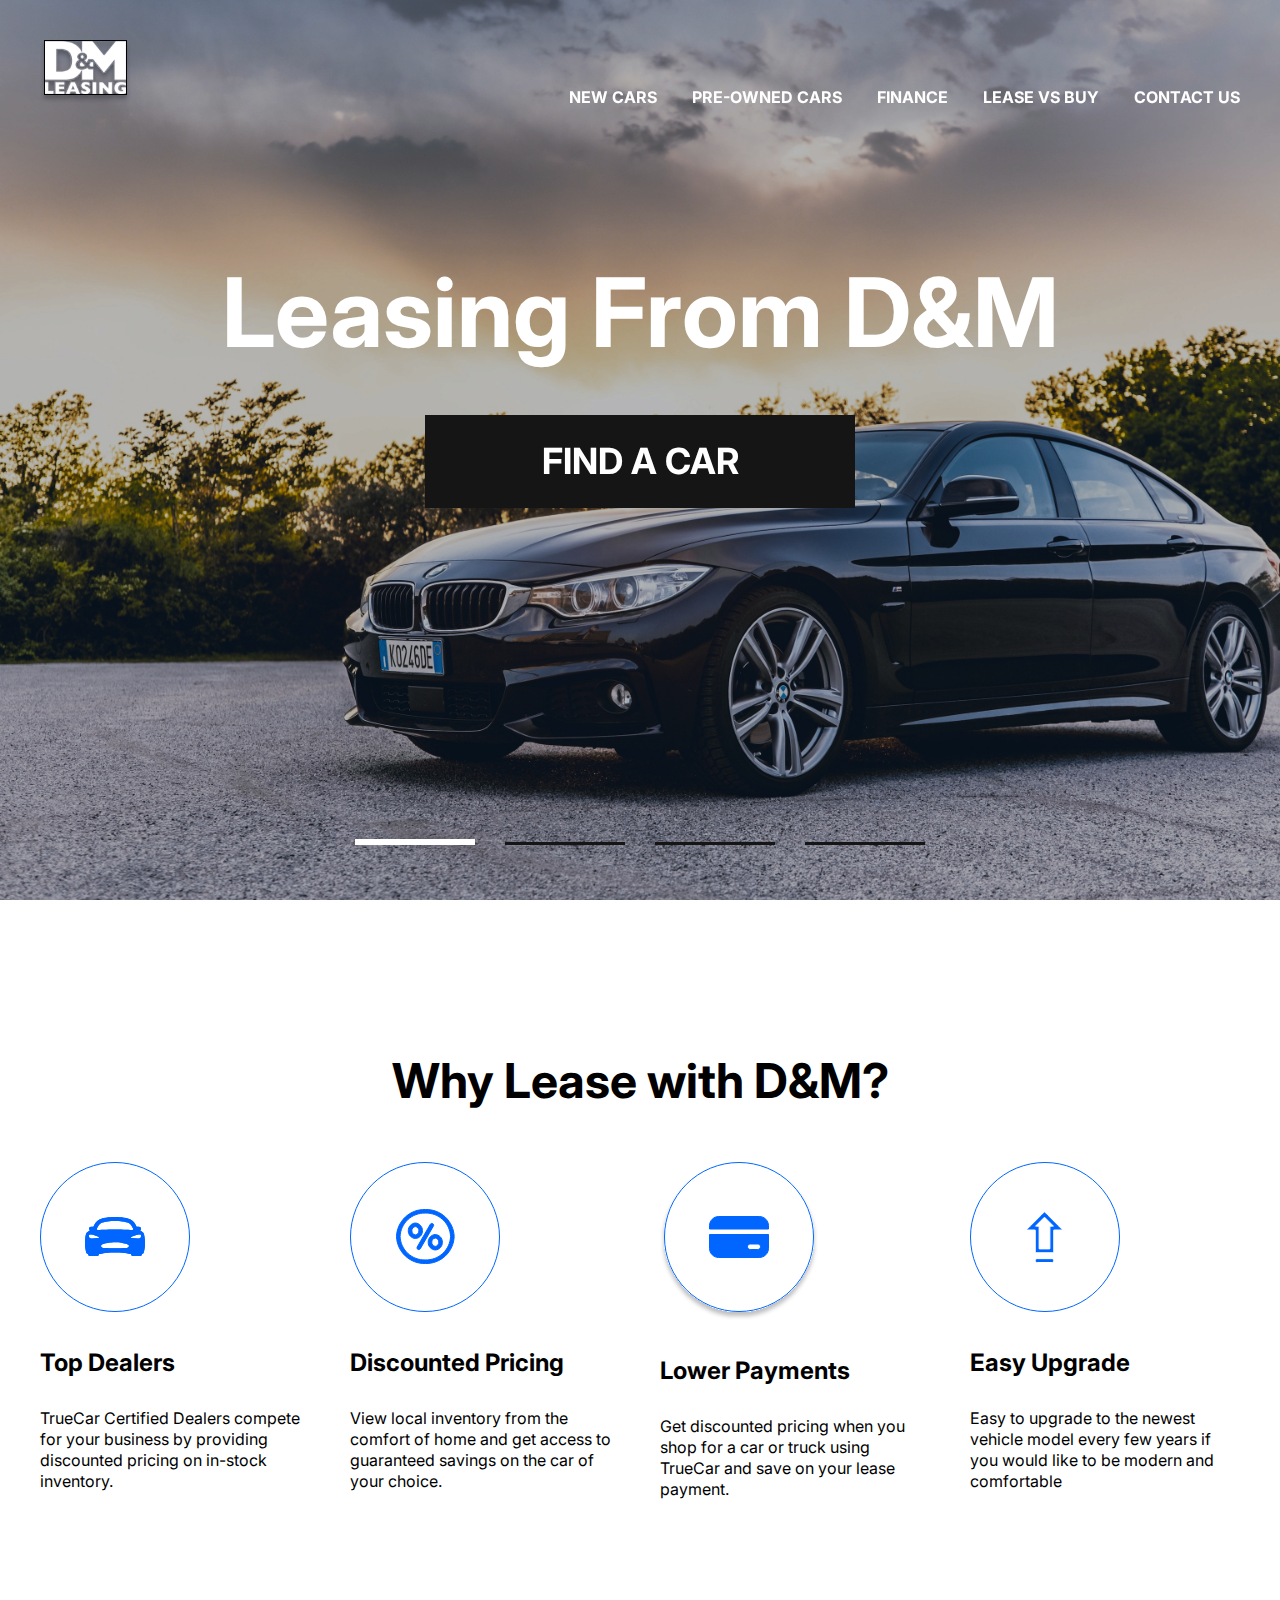
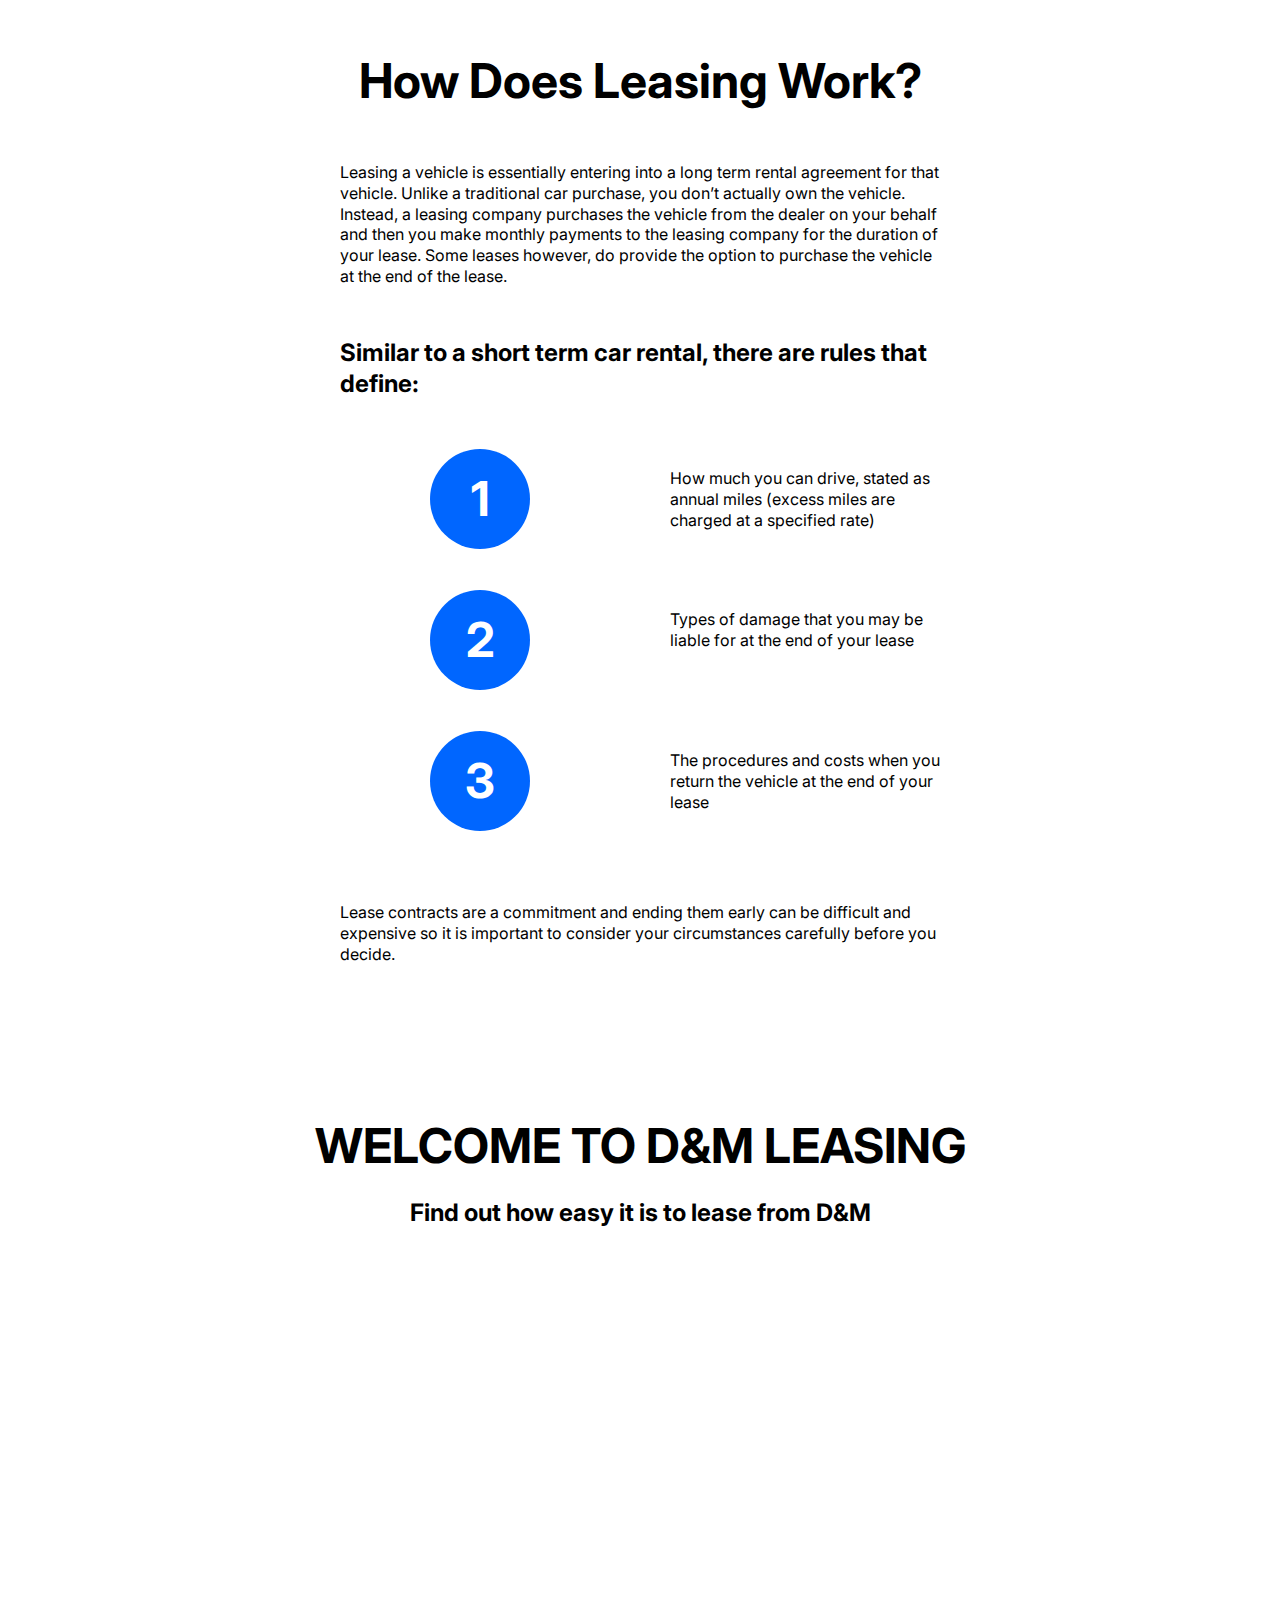
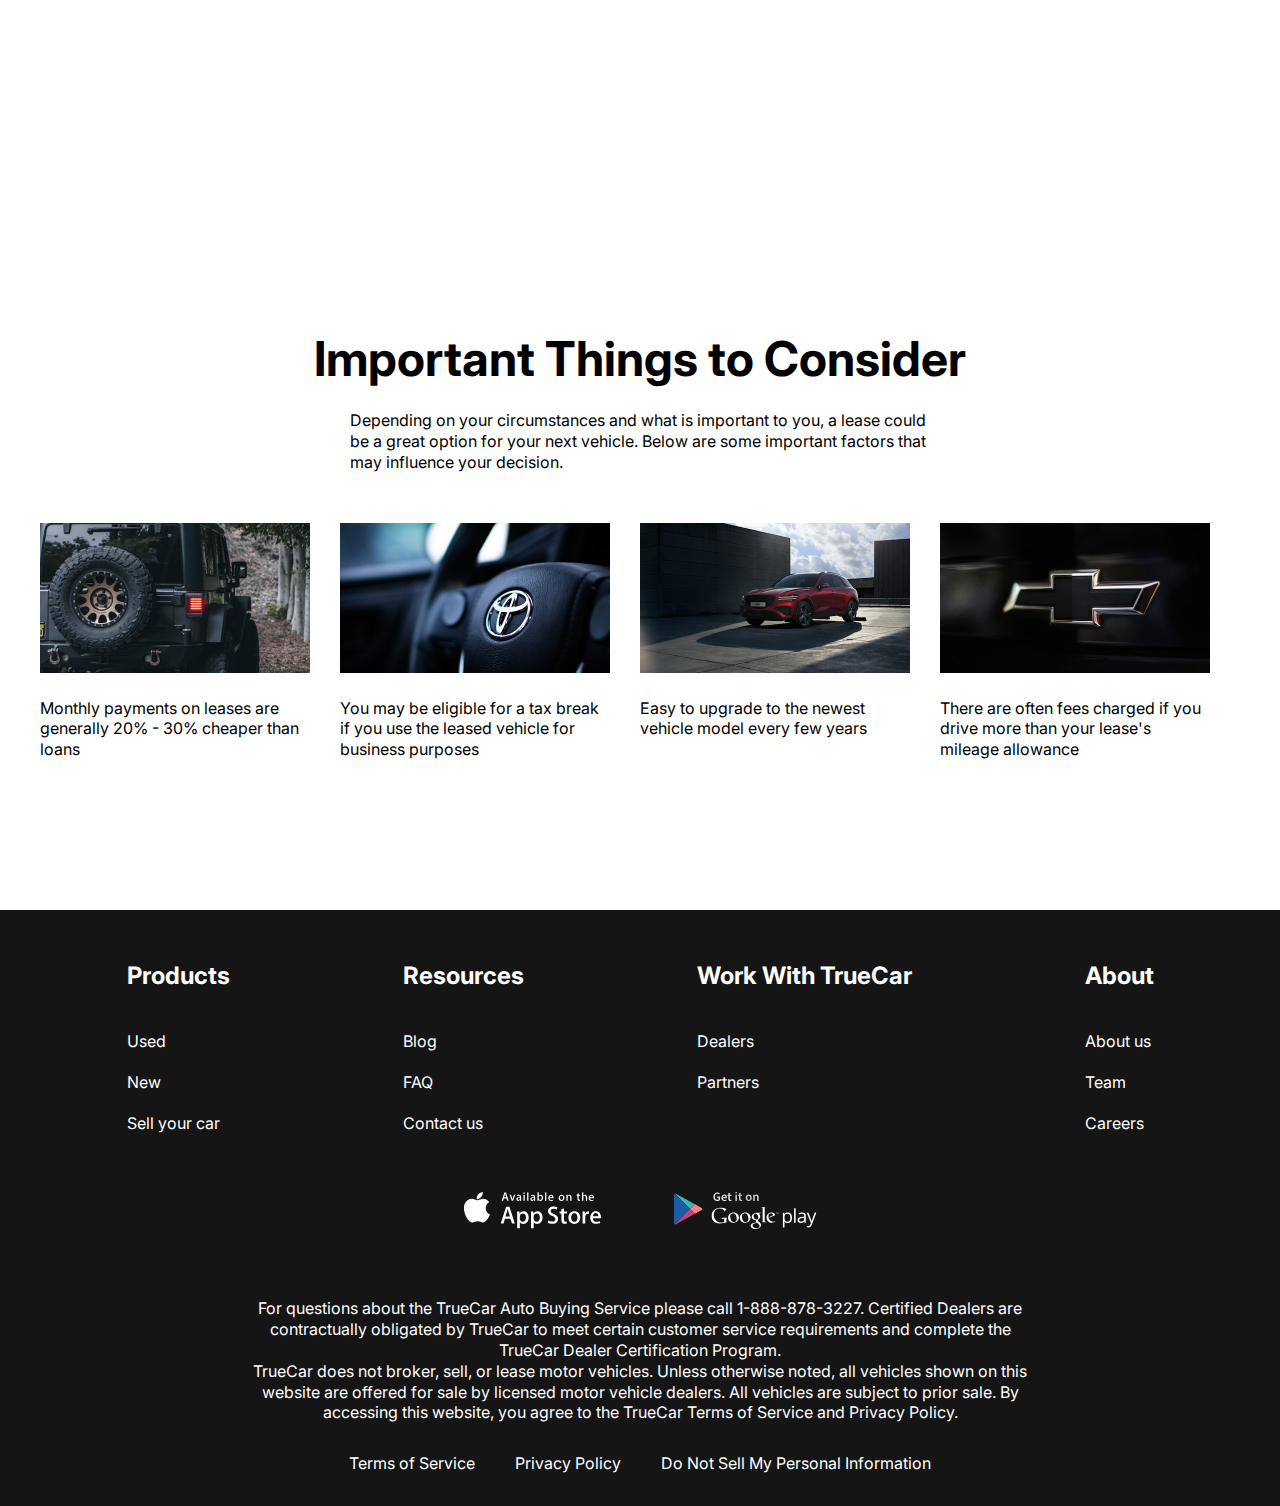
==== index.html @ 2defe082 "The layout of the main page, the page with cars and the contact page has been made" ====
<!DOCTYPE html>
<html lang="en">
<head>
    <meta charset="UTF-8">
    <meta http-equiv="X-UA-Compatible" content="IE=edge">
    <meta name="viewport" content="width=device-width, initial-scale=1.0">
    <title>Document</title>
    <link rel="preconnect" href="https://fonts.googleapis.com">
    <link rel="preconnect" href="https://fonts.gstatic.com" crossorigin>
    <link href="https://fonts.googleapis.com/css2?family=Inter:wght@400;700&display=swap" rel="stylesheet">
    <link rel="stylesheet" href="https://cdn.jsdelivr.net/npm/swiper@10/swiper-bundle.min.css"/>
    <link rel="stylesheet" href="css/style.css">
</head>
<body>
    
    <div class="wrapper">
        <header class="header header-main">
            <div class="container">
            <div class="header__inner">
                <a class="logo" href="index.html">
                    <img class="logo__img" src="images/logo.svg" alt="">
                </a>
                <nav class="menu">
                    <ul class="menu__list">
                        <li class="menu__list-item"><a href="new-cars.html" class="menu__list-link">NEW CARS</a></li>
                        <li class="menu__list-item"><a href="#" class="menu__list-link">PRE-OWNED CARS</a></li>
                        <li class="menu__list-item"><a href="#" class="menu__list-link">FINANCE</a></li>
                        <li class="menu__list-item"><a href="#" class="menu__list-link">LEASE VS BUY</a></li>
                        <li class="menu__list-item"><a href="contacts.html" class="menu__list-link">CONTACT US</a></li>
                    </ul>
                </nav>
            </div>
            </div>
        </header>
        <main class="main">
            <section class="top">
                <div class="container">
                    <h1 class="title">
                        Leasing From D&M
                    </h1>
                    <a href="new-cars.html" class="top__link">
                        FIND A CAR
                    </a>
                </div>
            </section>
            <div class="slider">
                <div class="swiper">
                    <div class="swiper-wrapper">
                        <div class="swiper-slide" style="background-image: url(images/slide-1.jpg);"></div>
                        <div class="swiper-slide" style="background-image: url(images/slide-2.jpg);"></div>
                        <div class="swiper-slide" style="background-image: url(images/slide-1.jpg);"></div>
                        <div class="swiper-slide" style="background-image: url(images/slide-2.jpg);"></div>
                    </div>
                    <div class="swiper-pagination"></div>
                </div>
            </div>
            <section class="why-lease">
                <div class="container">
                    <h2 class="section-title">
                        Why Lease with D&M?
                    </h2>
                    <ul class="why-lease__list">
                        <li class="why-lease__item">
                            <img class="why-lease__item-img" src="images/why-lease-1.svg" alt="">
                            <h3 class="why-lease__item-title">
                                Top Dealers
                            </h3>
                            <p class="why-lease__item-text">
                                TrueCar Certified Dealers 
                                compete for your business by providing discounted pricing on in-stock inventory.
                            </p>
                        </li> 
                        <li class="why-lease__item">
                            <img class="why-lease__item-img" src="images/why-lease-2.svg" alt="">
                            <h3 class="why-lease__item-title">
                                Discounted Pricing
                            </h3>
                            <p class="why-lease__item-text">
                                View local inventory from the comfort of home and get access 
                                to guaranteed savings on the car of your choice.
                            </p>
                        </li> 
                        <li class="why-lease__item">
                            <img class="why-lease__item-img" src="images/why-lease-3.svg" alt="">
                            <h3 class="why-lease__item-title">
                                Lower Payments
                            </h3>
                            <p class="why-lease__item-text">
                                Get discounted pricing when you shop for a car 
                                or truck using TrueCar and save on your lease payment.
                            </p>
                        </li> 
                        <li class="why-lease__item">
                            <img class="why-lease__item-img" src="images/why-lease-4.svg" alt="">
                            <h3 class="why-lease__item-title">
                                Easy Upgrade
                            </h3>
                            <p class="why-lease__item-text">
                                Easy to upgrade to the newest vehicle model every 
                                few years if you would like to be modern and comfortable
                            </p>
                        </li> 
                    </ul>
                </div>
            </section>
            <section class="how-does">
                <div class="container">
                    <div class="how-does__inner">
                        <h2 class="section-title">
                            How Does Leasing Work?
                        </h2>
                        <p class="how-does__text">
                            Leasing a vehicle is essentially entering into a long term rental agreement 
                            for that vehicle. Unlike a traditional car purchase, you don’t actually own 
                            the vehicle. Instead, a leasing company purchases the vehicle from the dealer 
                            on your behalf and then you make monthly payments to the leasing company for 
                            the duration of your lease. Some leases however, do provide the option to purchase 
                            the vehicle at the end of the lease.
                        </p>
                        <h4 class="how__does-title">
                            Similar to a short term car rental, there are rules that define:
                        </h4>
                        <ol class="how__does-list">
                            <li class="how__does-item">
                                How much you can drive, stated as annual miles (excess miles are charged at a specified rate)
                            </li>
                            <li class="how__does-item">
                                Types of damage that you may be liable for at the end of your lease
                            </li>
                            <li class="how__does-item">
                                The procedures and costs when you return the vehicle at the end of your lease
                            </li>
                        </ol>
                        <p class="how-does__text">
                            Lease contracts are a commitment and ending them early can be difficult and expensive 
                            so it is important to consider your circumstances carefully before you decide.
                        </p>
                    </div>
                </div>
            </section>
            <section class="video">
                <div class="container">
                    <h2 class="section-title video__title">
                        WELCOME TO D&M LEASING
                    </h2>
                    <p class="video__text">
                        Find out how easy it is to lease from D&M
                    </p>
                    <iframe class="video__content" width="1000" height="500" src="https://www.youtube.com/embed/YuzClM_OAO0?si=dX52m-L3IABixls2" 
                    title="YouTube video player" frameborder="0" allow="accelerometer; autoplay; clipboard-write; encrypted-media; gyroscope; picture-in-picture; web-share" 
                    allowfullscreen></iframe>
                </div>
            </section>
            <section class="important">
                <div class="container">
                    <h2 class="section-title important__title">
                        Important Things to Consider
                    </h2>
                    <p class="important__text">
                        Depending on your circumstances and what is important to you, a lease could be a great option for your next vehicle. 
                        Below are some important factors that may influence your decision.
                    </p>
                    <ul class="important__list">
                        <li class="important__item">
                            <img src="images/imp-1.jpg" alt="" class="important__item-img">
                            <p class="important__item-text">
                                Monthly payments on leases are generally 20% - 30% cheaper than loans
                            </p>
                        </li>
                        <li class="important__item">
                            <img src="images/imp-2.jpg" alt="" class="important__item-img">
                            <p class="important__item-text">
                                You may be eligible for a tax break if you use the leased vehicle for business purposes
                            </p>
                        </li>
                        <li class="important__item">
                            <img src="images/imp-3.jpg" alt="" class="important__item-img">
                            <p class="important__item-text">
                                Easy to upgrade to the newest vehicle model every few years
                            </p>
                        </li>
                        <li class="important__item">
                            <img src="images/imp-4.jpg" alt="" class="important__item-img">
                            <p class="important__item-text">
                                There are often fees charged if you drive more than your lease's mileage allowance
                            </p>
                        </li>
                    </ul>
                </div>
            </section>
        </main>
        <footer class="footer">
            <div class="container">
                <nav class="footer__menu">
                    <ul class="footer__menu-list">
                        <li class="footer__menu-item"><p class="footer__menu-title">Products</p></li>
                        <li class="footer__menu-item"><a href="#" class="footer_menu-link">Used</a></li>
                        <li class="footer__menu-item"><a href="#" class="footer_menu-link">New</a></li>
                        <li class="footer__menu-item"><a href="#" class="footer_menu-link">Sell your car</a></li>
                    </ul>
                    <ul class="footer__menu-list"> 
                        <li class="footer__menu-item"><p class="footer__menu-title">Resources</p></li>
                        <li class="footer__menu-item"><a href="#" class="footer_menu-link">Blog</a></li>
                        <li class="footer__menu-item"><a href="#" class="footer_menu-link">FAQ</a></li>
                        <li class="footer__menu-item"><a href="#" class="footer_menu-link">Contact us</a></li>
                    </ul>
                    <ul class="footer__menu-list">
                        <li class="footer__menu-item"><p class="footer__menu-title">Work With TrueCar</p></li>
                        <li class="footer__menu-item"><a href="#" class="footer_menu-link">Dealers</a></li>
                        <li class="footer__menu-item"><a href="#" class="footer_menu-link">Partners</a></li>
                    </ul>
                    <ul class="footer__menu-list">
                        <li class="footer__menu-item"><p href="#" class="footer__menu-title">About</p></li>
                        <li class="footer__menu-item"><a href="#" class="footer_menu-link">About us</a></li>
                        <li class="footer__menu-item"><a href="#" class="footer_menu-link">Team</a></li>
                        <li class="footer__menu-item"><a href="#" class="footer_menu-link">Careers</a></li>
                    </ul>
                </nav>
                <ul class="app">
                    <li class="app__item">
                        <a href="#" class="app__item-link">
                            <img class="app__item-img" src="images/appstore.svg" alt="">
                        </a>
                    </li>
                    <li class="app__item">
                        <a href="#" class="app__item-link">
                            <img class="app__item-img" src="images/googleplay.svg" alt="">
                        </a>
                    </li>
                </ul>
                <div class="footer__copy">
                    <p class="footer__copy-text">
                        For questions about the TrueCar Auto Buying Service please call 1-888-878-3227.
Certified Dealers are contractually obligated by TrueCar to meet certain customer service requirements and complete the TrueCar Dealer Certification Program.
                    </p>

                    <p class="footer__copy-text">
TrueCar does not broker, sell, or lease motor vehicles. Unless otherwise noted, all vehicles shown on this website are offered for sale by licensed motor vehicle dealers. 
All vehicles are subject to prior sale. By accessing this website, you agree to the TrueCar Terms of Service and Privacy Policy.
                    </p>
                </div>
                <nav class="copy__nav">
                    <ul class="copy__nav-list">
                        <li class="copy__nav-item"><a href="#" class="copy__nav-link">Terms of Service</a></li>
                        <li class="copy__nav-item"><a href="#" class="copy__nav-link">Privacy Policy</a></li>
                        <li class="copy__nav-item"><a href="#" class="copy__nav-link">Do Not Sell My Personal Information</a></li>
                    </ul>
                </nav>
            </div>
        </footer>
    </div>
    <script src="https://cdn.jsdelivr.net/npm/swiper@10/swiper-bundle.min.js"></script>
    <script src="js/main.js"></script>
</body>
</html>
---- css/style.css ----
html{
    box-sizing: border-box;
}

*, *::after, *::before{
    box-sizing: inherit;
    margin: 0;
    padding: 0;
}

html, 
body{
    height: 100%;
}

ul{
    list-style-type: none;
}

a{
    text-decoration: none;
    color: inherit;
}

.section-title{
    margin-bottom: 50px;
    font-size: 48px;
    font-weight: 700;
    text-align: center;
}

.wrapper{
    min-height: 100%;
    display: flex;
    flex-direction: column;
}

.container{
    max-width: 1220px;
    margin: 0 auto;
    padding: 0 10px;
}

body{
    font-family: 'Inter', sans-serif;
    font-size: 16px;
    font-weight: 400;
    line-height: 1.3;
}

.header{
    background-color: #151515;
}

.header-main{
    background-color: transparent; 
    position: absolute;
    z-index: 10;
    left: 0;
    right: 0;
}

.header__inner{
    padding-top: 40px;
    padding-bottom : 45px;
    display: flex;
    justify-content: space-between;
    align-items: flex-end;
}

.menu__list{
    display: flex;
    gap: 35px;
}

.menu__list-link{
    color:#fff;
    text-transform: uppercase;
    font-weight: 700;
}

.menu__list-link--active{
    color: #0066FF
}

.footer{
    background-color: #151515;
    padding: 50px 0 32px;
    color: #fff;
}

.footer__menu{
    display: flex;
    justify-content: space-around;
    margin-bottom: 50px;
}

.footer__menu-list{
    max-width: 250px;
}

.footer__menu-title{
    font-size: 24px;
    font-weight: 700;
    padding-bottom: 20px;
}

.footer__menu-item + .footer__menu-item{
    padding-top: 20px;
}

.app{
    display: flex;
    justify-content: center;
    gap: 40px;
    margin-bottom: 52px;
}

.footer__copy{
    max-width: 800px;
    margin: 0 auto 30px;
    text-align: center;
}

.copy__nav-list{
    display: flex;
    justify-content: center;
    gap: 40px;
}

.main{
    flex-grow: 1;
}

.top{
    color: #fff;
    text-align: center;
    padding-top: 250px;
    padding-bottom: 50px;
    position: absolute;
    z-index: 5;
    left: 0;
    right: 0;
}

.title{
    padding-bottom: 40px;
    font-size: 96px;
    font-weight: 700;
}

.top__link{
    background-color: #151515;
    padding: 23px;
    max-width: 430px;
    width: 100%;
    display: inline-block;
    text-transform: uppercase;
    font-size: 36px;
    font-weight: 700;
}

.swiper::after{
    content: '';
    background: rgba(21, 21, 21, .3);
    position: absolute;
    z-index: 5;
    left: 0;
    right: 0;
    bottom: 0;
    top: 0;


}
  

.swiper-slide{
    background-repeat: no-repeat;
    background-size: cover;
    background-position: center;
    height: 100vh;
}


.swiper-pagination-bullet{
    width: 120px;
    height: 3px;
    background-color: #151515;
    border-radius: 0;
    opacity: 1;
    margin: 0 15px !important;
}

 
.swiper-pagination-bullets.swiper-pagination-horizontal 
{
    bottom: 50px;
}

.swiper-pagination-bullet-active{
    height: 6px;
    background-color: #fff;
}

.why-lease{
    padding: 150px 0;
}

.why-lease__list{
    display: grid;
    grid-template-columns: repeat(4, 1fr);
    gap: 40px; 
    text-align: center;
}

.why-lease__item-img{
    margin-bottom: 30px;
}

.why-lease__item-title{
    margin-bottom: 30px;
    font-size: 24px;
    font-weight: 700;
}

.why-lease__item{
    text-align: left;    
}

.how-does{
    padding-bottom: 150px;
}

.how-does__inner{
    max-width: 600px;
    margin: 0 auto;
}

.how__does-title{
    font-size: 24px;
    font-weight: 700;
    padding-top: 50px;
}

.how__does-list{
    padding: 50px 0 70px;
    counter-reset: myCounter;
}

.how__does-item{
    list-style-type: none;
    width: 270px;
    position:relative;
    margin-left: auto;
    padding-left: 240px;
    box-sizing: content-box;
    padding: 19px 0 19px 240px;
    min-height: 63px;
}

.how__does-item + .how__does-item{
    margin-top: 40px;
}

.how__does-item::before{
    counter-increment: myCounter;
    content: counter(myCounter);
    display: flex;
    justify-content: center;
    align-items: center;
    font-size: 48px;
    font-weight: 700;
    background-color:#0066FF;
    width: 100px;
    height: 100px;
    border-radius: 50%;
    color:#fff;
    position: absolute;
    left:0;
    top:0;
}

.video{
    padding-bottom: 150px;
}

.video__title{
    margin-bottom: 20px;
}

.video__text{
    font-size: 24px;
    font-weight: 700;
    margin-bottom: 50px;
    text-align: center;
}

.video__content{
    margin: 0 auto;
    display: block;
}

.important{
    padding-bottom: 150px;
}

.important__title{
    margin-bottom: 20px;
}

.important__text{
    max-width: 580px;
    margin: 0 auto 50px;
}

.important__list{
    display: grid;
    grid-template-columns: repeat(4, 1fr);
}

.important__item-img{
    margin-bottom: 20px;
}

.important__item-text{
    max-width: 270px;
}

.contacts{
    padding: 100px 0 150px;
}

.contacts__title{
    margin-bottom: 20px;
}

.contacts__text{
    text-align: center;
    font-weight: 700;
    font-size: 24px;
    margin-bottom: 50px;
    padding: 0 100px;
}

form{
    max-width: 580px;
    margin: 0 auto;
    display: flex;
    justify-content: space-between;
    flex-wrap: wrap;
}

.form__input{
    width: 270px;
    padding: 18px 20px;
    display: inline-block;
    border: 1px solid #0066FF;
    margin-bottom: 50px;
    font-family: 'Inter', sans-serif;
    font-size: 16px;
    font-weight: 400;
    line-height: 1.3;
    color: #000;
}

.form__input::placeholder,
.form__textarea::placeholder{
    font-family: 'Inter', sans-serif;
    font-size: 16px;
    font-weight: 400;
    line-height: 1.3;
    color: #000;
    opacity: 0.5;
}

.form__textarea{
    width: 100%;
    resize: none;
    padding: 28px 20px;
    height: 290px;
    border: 1px solid #0066FF;
    font-family: 'Inter', sans-serif;
    font-size: 16px;
    font-weight: 400;
    line-height: 1.3;
    color: #000;
    margin-bottom: 50px;
}

.form__btn{
    text-transform: uppercase;
    color: #fff;
    background-color: #151515;
    font-family: 'Inter', sans-serif;
    font-size: 16px;
    font-weight: 400;
    padding: 13px 61px;
    margin: 0 auto;
}

.blog{
    padding-bottom: 150px;
}

.blog__items{
    display: grid;
    grid-template-columns: repeat(2, 1fr);
    gap: 40px;
    margin-bottom: 70px;
}

.blog__item{
    display: flex;
    justify-content: space-between;
    flex-wrap: wrap;
}

.blog__item-img{
    margin-bottom: 30px;
    width: 100%;
}

.blog__item-title{
    flex-basis: 446px;
    font-size: 24px;
    font-weight: 700;
}

.blog__item-link{
    color:#fff;
    background-color: #0066FF;
    padding: 4px 20px;
}

.showmore-link{
    text-transform: uppercase;
    background-color: #151515;
    color: #fff;
    padding: 13px;
    width: 225px;
    margin: 0 auto;
    text-align: center;
    display: block;
}

.choose{
    padding: 100px 0 150px;
}

.tabs{
    margin-bottom: 70px;
}

.tabs__btn{
    padding: 0 150px;
    display: flex;
    justify-content: space-between;
    gap: 80px;
    padding-bottom: 100px;
}

.tabs__btn-item{
    font-size: 24px;
    font-weight: 700;
    cursor: pointer;
    border: none;
    background-color: transparent;
    padding: 0;
}

.tabs__btn-item--active{
    color: #0066FF;
}


.tabs__content-item{
    display: none;
    grid-template-columns: repeat(4, 1fr);
    gap: 100px 40px;
}

.tabs__content-item.tabs__content-item--active{
    display: grid;
}

.card{
    text-align: center;
}

.card__content{
    padding: 0 5px;
    border: 1px solid #0066FF;
    border-top: 0;
}

.card__img{
    display: block;
}

.card__title{
    padding-top: 20px;
    font-size: 24px;
    font-weight: 700;
    margin-bottom: 20px;
}

.card__text{
    margin-bottom: 20px;
}

.card__price{
    margin-bottom: 20px;
    font-size: 24px;
    font-weight: 700;
}

.card__link{
    display: block;
    color: #0066FF;
    border: 1px solid #0066FF;
    border-top: 0;
}
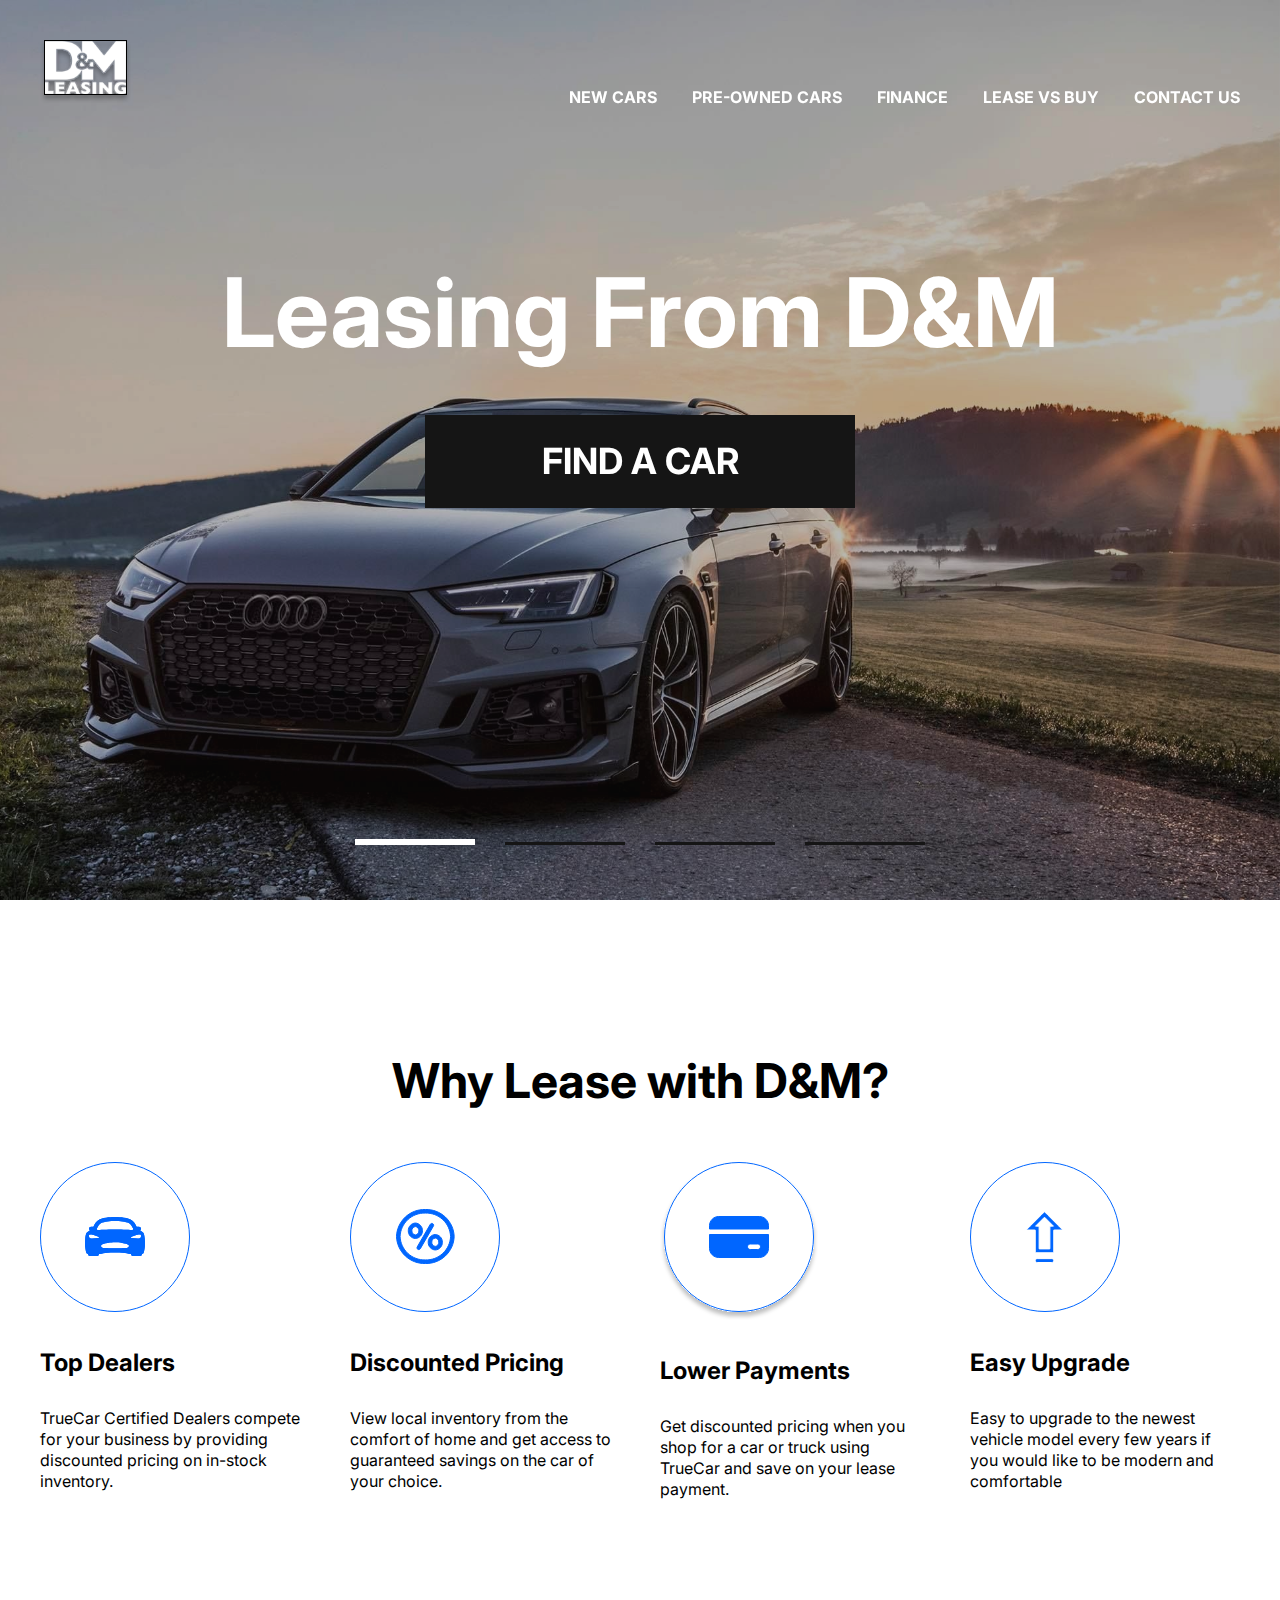
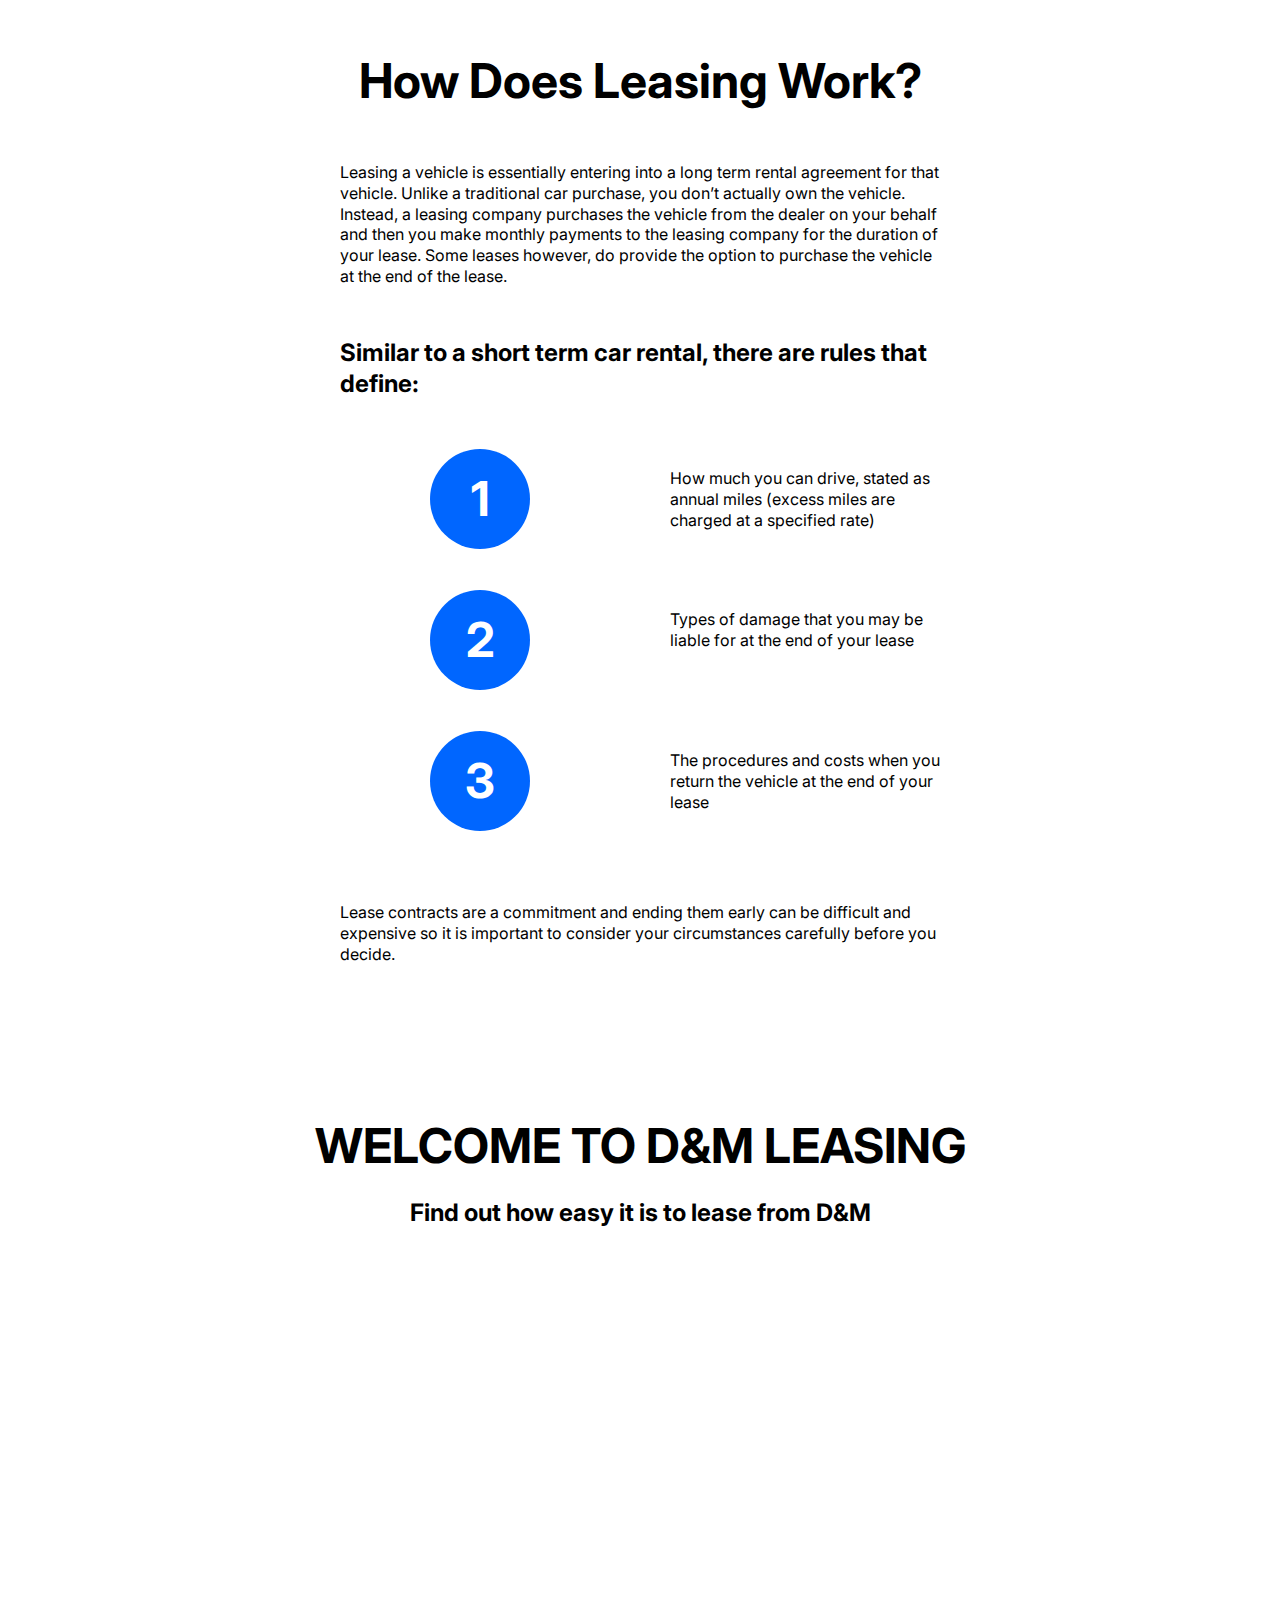
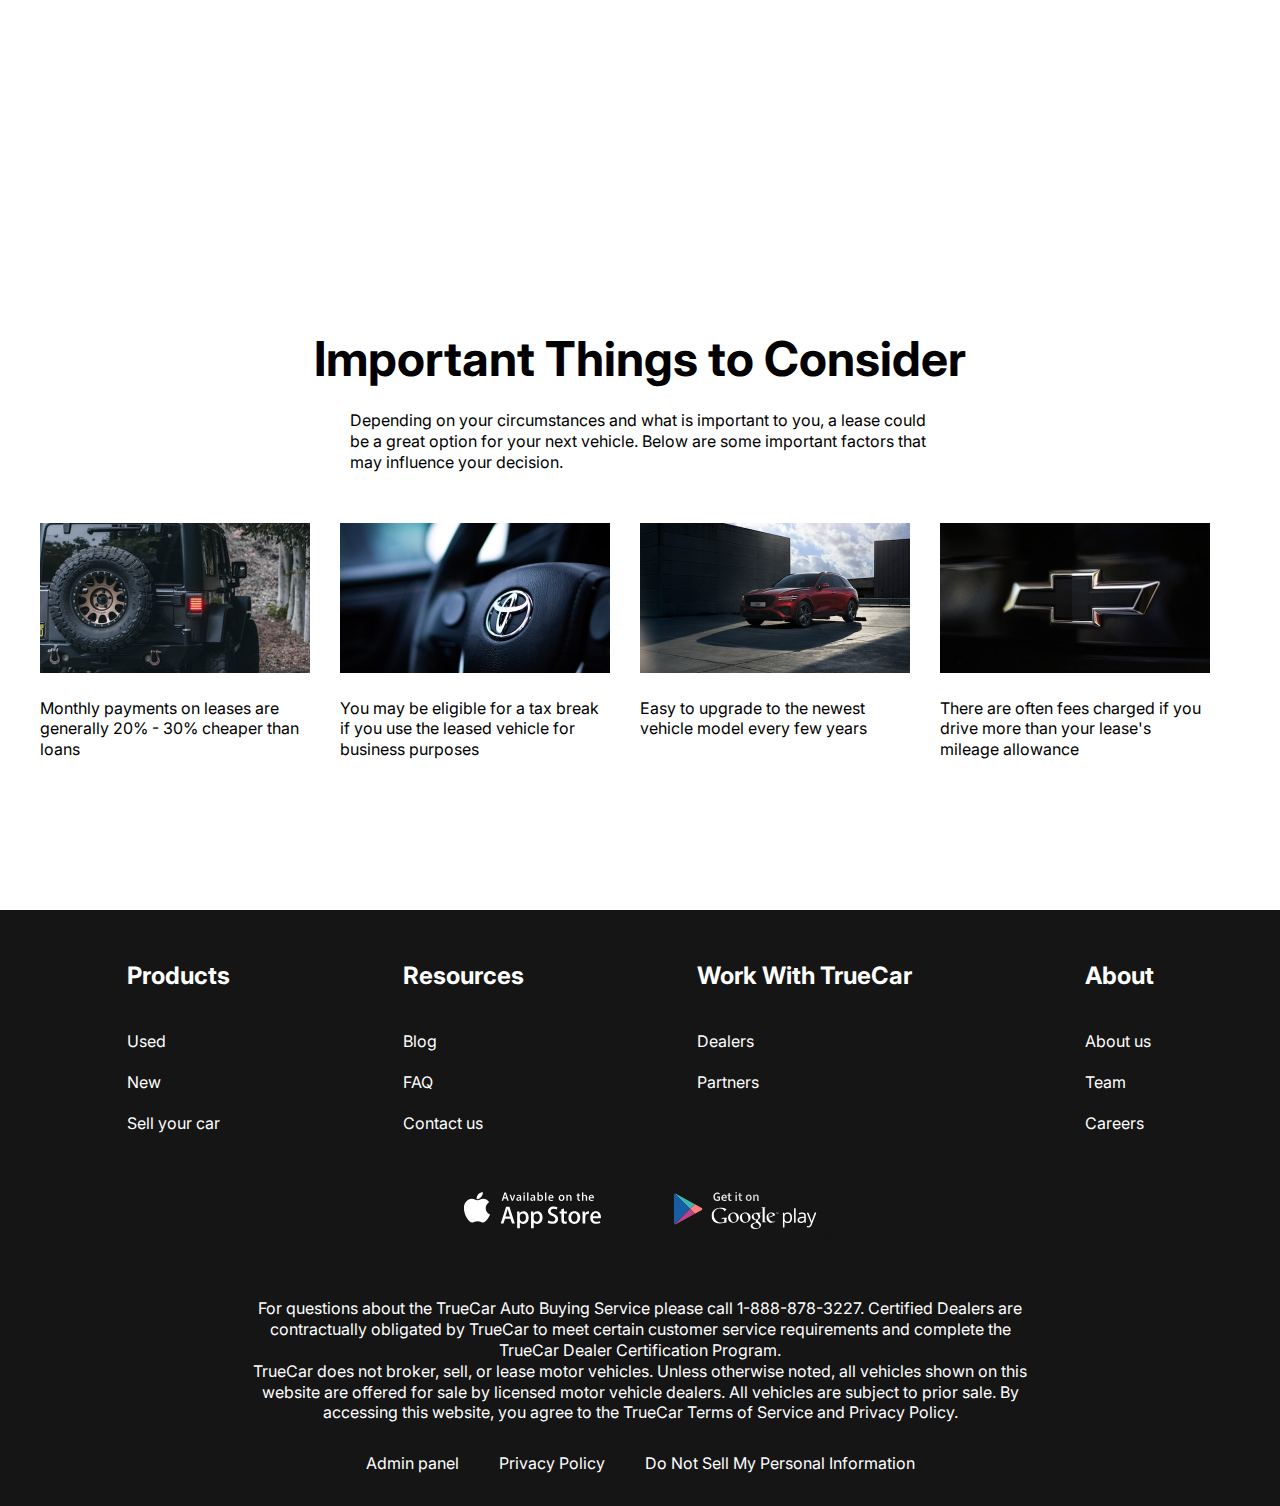
==== commit bde4bcda: "frontend draft" ====
--- a/index.html
+++ b/index.html
@@ -48,8 +48,8 @@
                     <div class="swiper-wrapper">
                         <div class="swiper-slide" style="background-image: url(images/slide-1.jpg);"></div>
                         <div class="swiper-slide" style="background-image: url(images/slide-2.jpg);"></div>
-                        <div class="swiper-slide" style="background-image: url(images/slide-1.jpg);"></div>
-                        <div class="swiper-slide" style="background-image: url(images/slide-2.jpg);"></div>
+                        <div class="swiper-slide" style="background-image: url(images/slide-3.jpg);"></div>
+                        <div class="swiper-slide" style="background-image: url(images/slide-4.jpg);"></div>
                     </div>
                     <div class="swiper-pagination"></div>
                 </div>
@@ -241,7 +241,7 @@
                 </div>
                 <nav class="copy__nav">
                     <ul class="copy__nav-list">
-                        <li class="copy__nav-item"><a href="#" class="copy__nav-link">Terms of Service</a></li>
+                        <li class="copy__nav-item"><a href="admin-auth.html" class="copy__nav-link">Admin panel</a></li>
                         <li class="copy__nav-item"><a href="#" class="copy__nav-link">Privacy Policy</a></li>
                         <li class="copy__nav-item"><a href="#" class="copy__nav-link">Do Not Sell My Personal Information</a></li>
                     </ul>
--- a/css/style.css
+++ b/css/style.css
@@ -71,6 +71,11 @@
 .menu__list{
     display: flex;
     gap: 35px;
+}
+
+.menu__list-admin{
+    display: flex;
+    gap: 100px;
 }
 
 .menu__list-link{
@@ -396,6 +401,7 @@
     font-weight: 400;
     padding: 13px 61px;
     margin: 0 auto;
+    margin-bottom: 50px;
 }
 
 .blog{
@@ -459,6 +465,14 @@
     padding-bottom: 100px;
 }
 
+.tabs__btn-admin{
+    padding: 0 150px;
+    display: flex;
+    justify-content: center;
+    gap: 100px;
+    padding-bottom: 100px;
+}
+
 .tabs__btn-item{
     font-size: 24px;
     font-weight: 700;
@@ -485,23 +499,35 @@
 
 .card{
     text-align: center;
+    height: 375px;
 }
 
 .card__content{
-    padding: 0 5px;
+   
+    
     border: 1px solid #0066FF;
     border-top: 0;
 }
 
 .card__img{
+    padding: 0%;
     display: block;
+    max-width: 270px;
+    width: 100%;
+    max-height: 170px;
+    height: 100%;
+    box-sizing: content-box;
 }
 
 .card__title{
-    padding-top: 20px;
-    font-size: 24px;
-    font-weight: 700;
-    margin-bottom: 20px;
+    display: flex;
+    padding: 15px 0px;
+    height: 102px;
+    align-items: center;
+    justify-content: center;
+    font-size: 24px;
+    font-weight: 700;
+    max-width: 250px;
 }
 
 .card__text{
@@ -520,3 +546,34 @@
     border: 1px solid #0066FF;
     border-top: 0;
 }
+
+.card-cost{
+    color: #0066FF;
+}
+
+.file__newCar-admin{
+    margin-bottom: 30px;
+    font-size: 20px;
+}
+
+.card__text-admin{
+    font-size: 20px;
+    font-weight: 500;
+}
+
+.card__img-admin{
+    margin-top: 50px;
+    margin-bottom: 20px;
+    display: block;
+    max-width: 500px;
+}
+
+
+.form__btn-deleteCar{
+    margin-bottom: 50px;
+}
+
+.form__btn-editCar{
+    margin-bottom: 50px;
+}
+
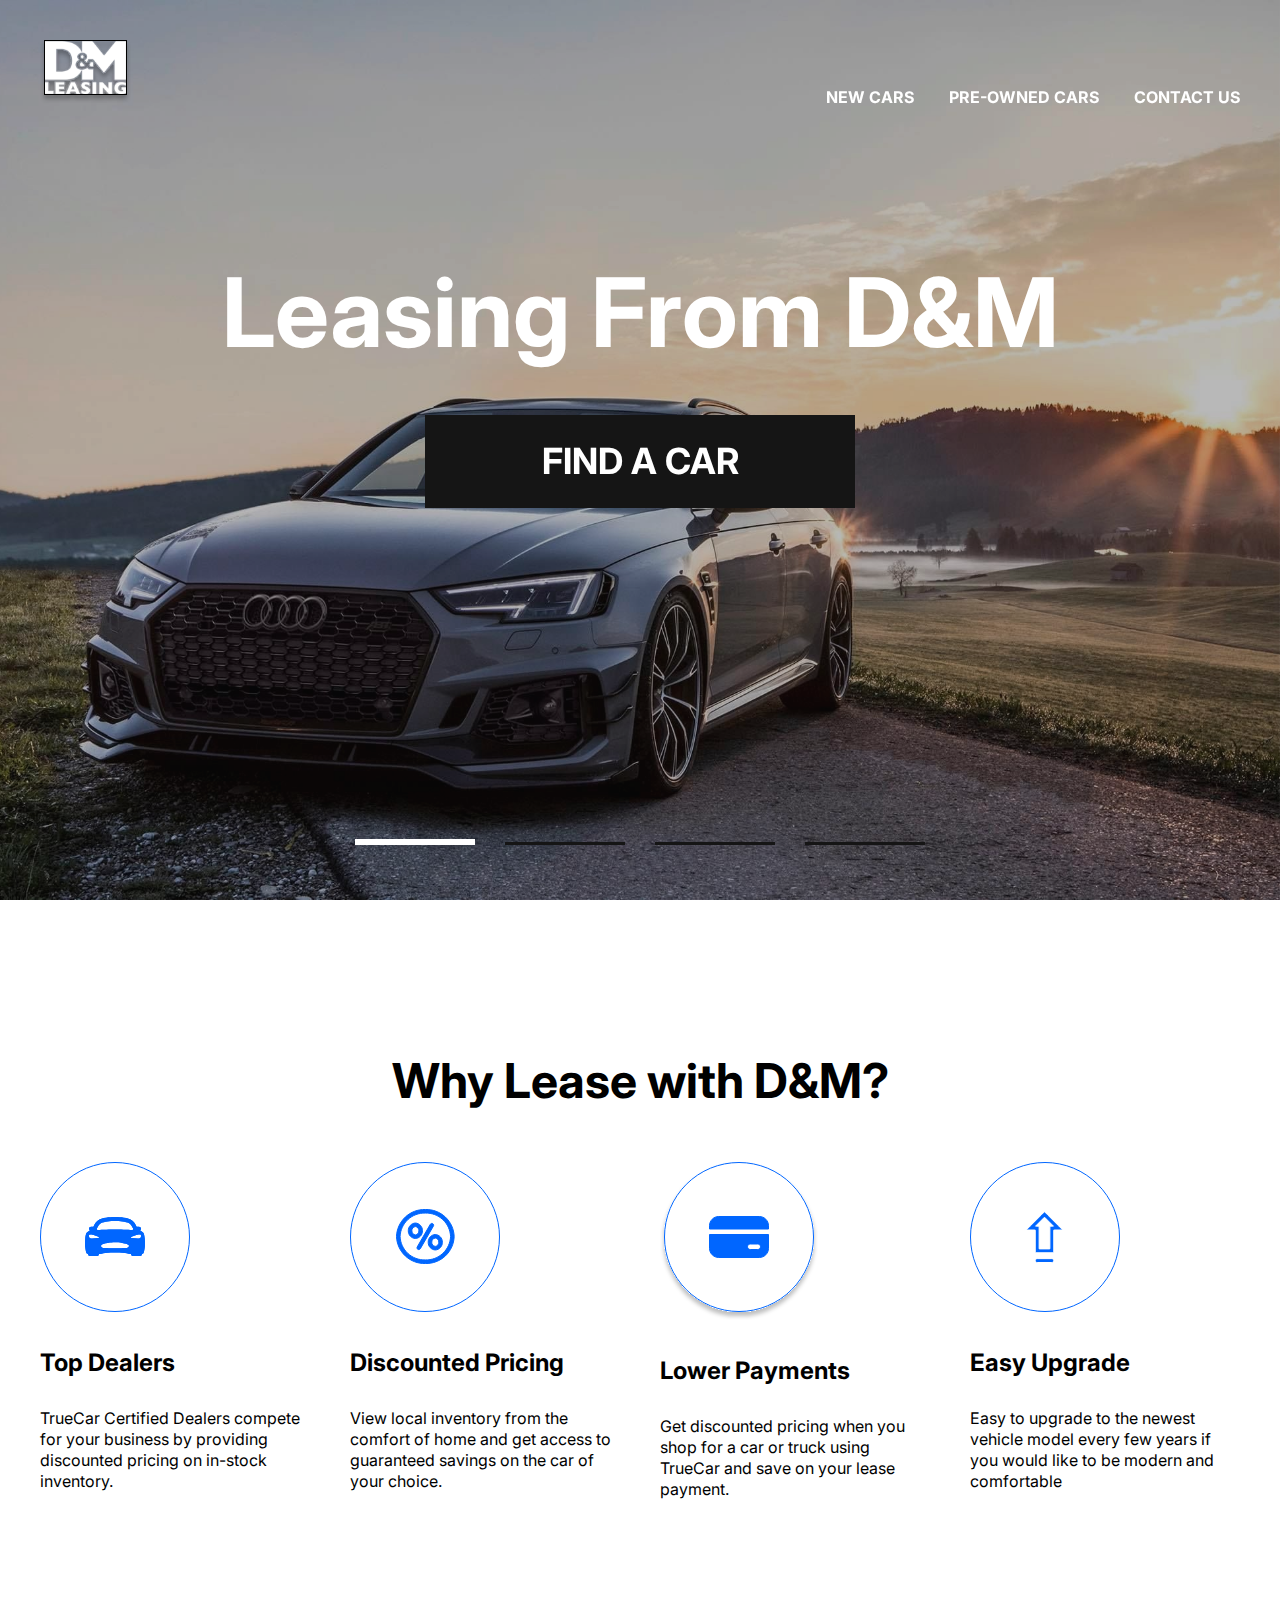
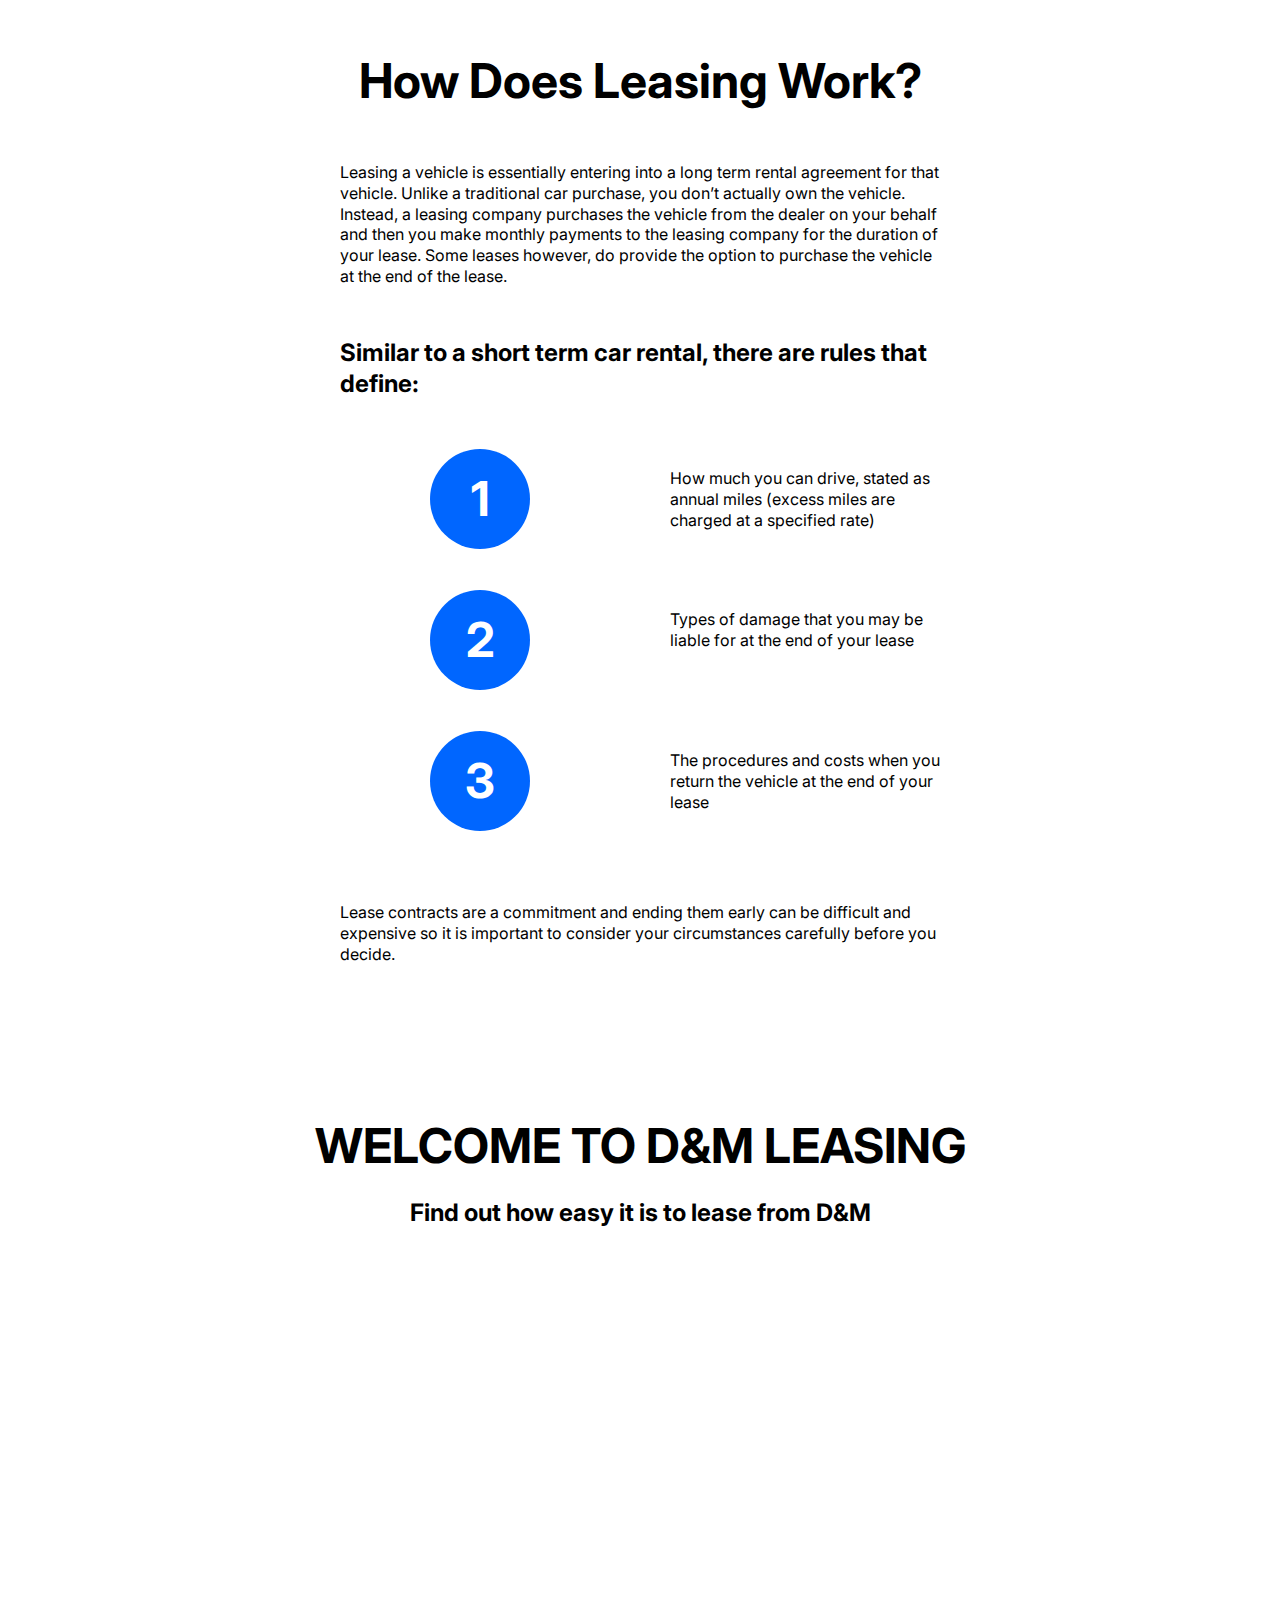
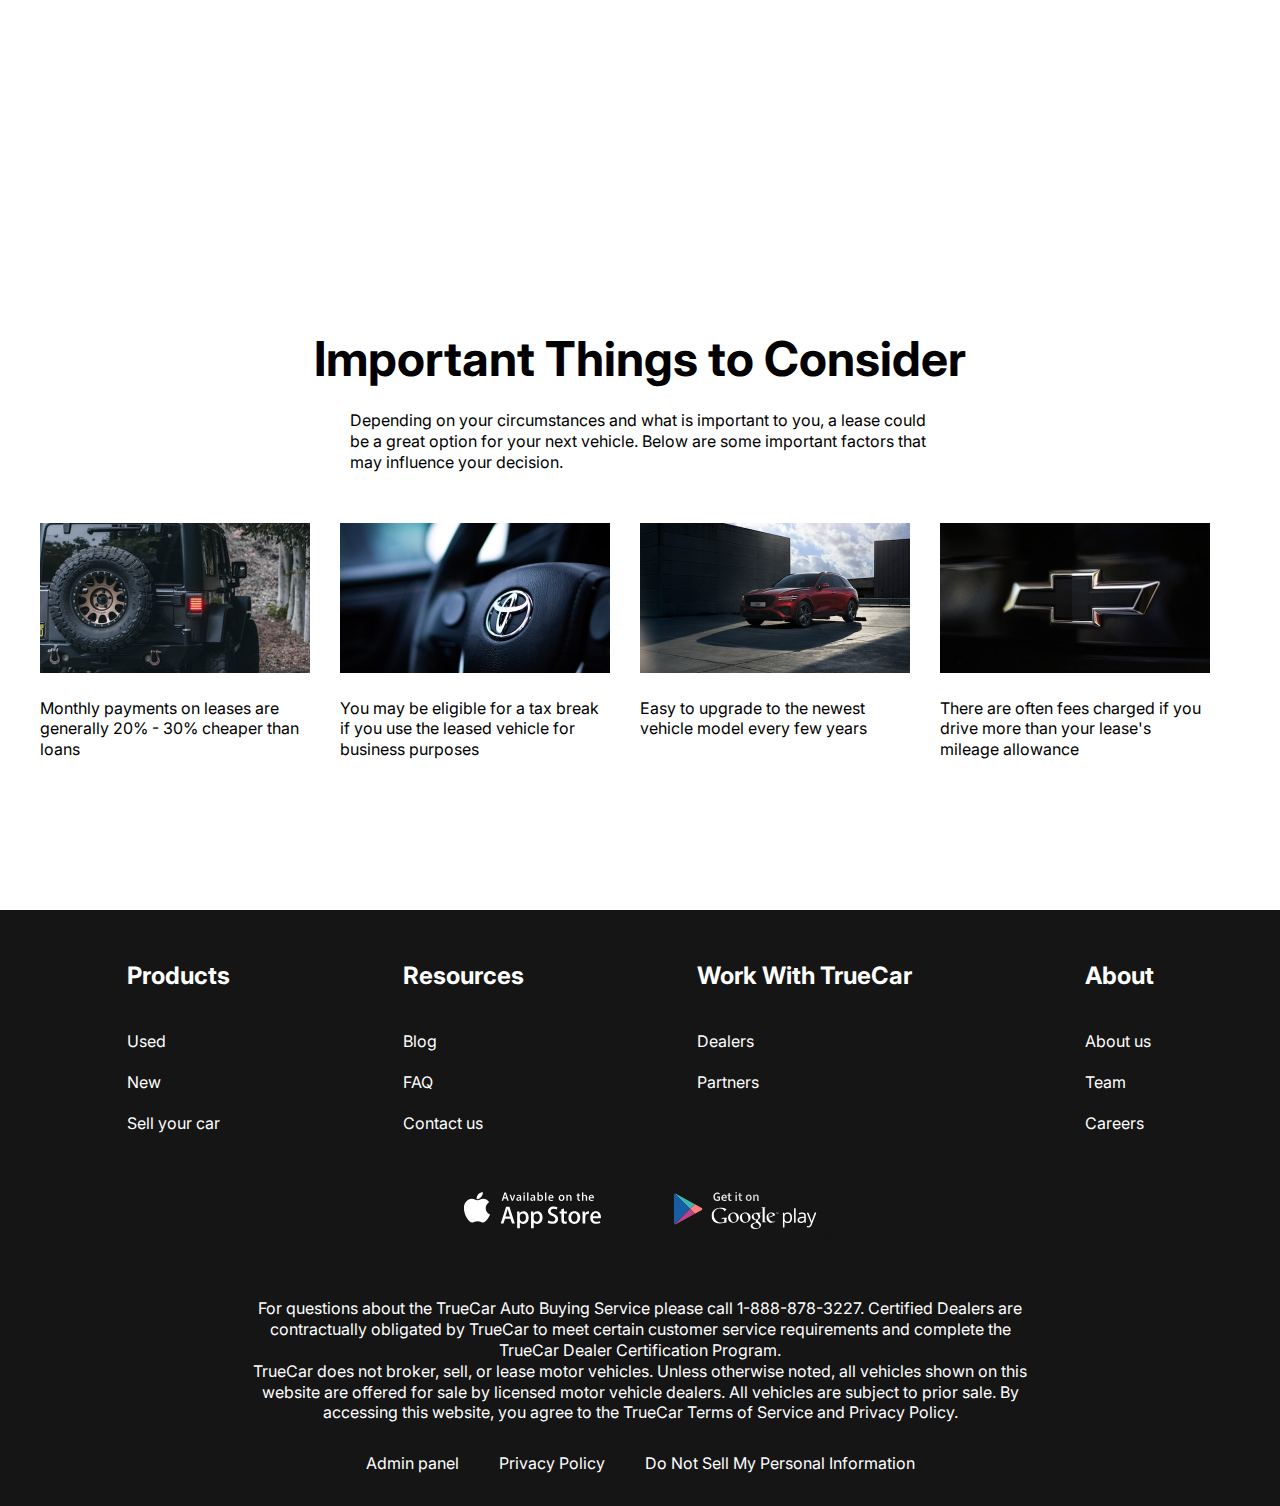
==== commit d9677f8f: "extra pages removed" ====
--- a/index.html
+++ b/index.html
@@ -23,9 +23,7 @@
                 <nav class="menu">
                     <ul class="menu__list">
                         <li class="menu__list-item"><a href="new-cars.html" class="menu__list-link">NEW CARS</a></li>
-                        <li class="menu__list-item"><a href="#" class="menu__list-link">PRE-OWNED CARS</a></li>
-                        <li class="menu__list-item"><a href="#" class="menu__list-link">FINANCE</a></li>
-                        <li class="menu__list-item"><a href="#" class="menu__list-link">LEASE VS BUY</a></li>
+                        <li class="menu__list-item"><a href="pre-ownerCars.html" class="menu__list-link">PRE-OWNED CARS</a></li>
                         <li class="menu__list-item"><a href="contacts.html" class="menu__list-link">CONTACT US</a></li>
                     </ul>
                 </nav>
--- a/css/style.css
+++ b/css/style.css
@@ -524,7 +524,7 @@
     padding: 15px 0px;
     height: 102px;
     align-items: center;
-    justify-content: center;
+    justify-content: left;
     font-size: 24px;
     font-weight: 700;
     max-width: 250px;
@@ -577,3 +577,4 @@
     margin-bottom: 50px;
 }
 
+
